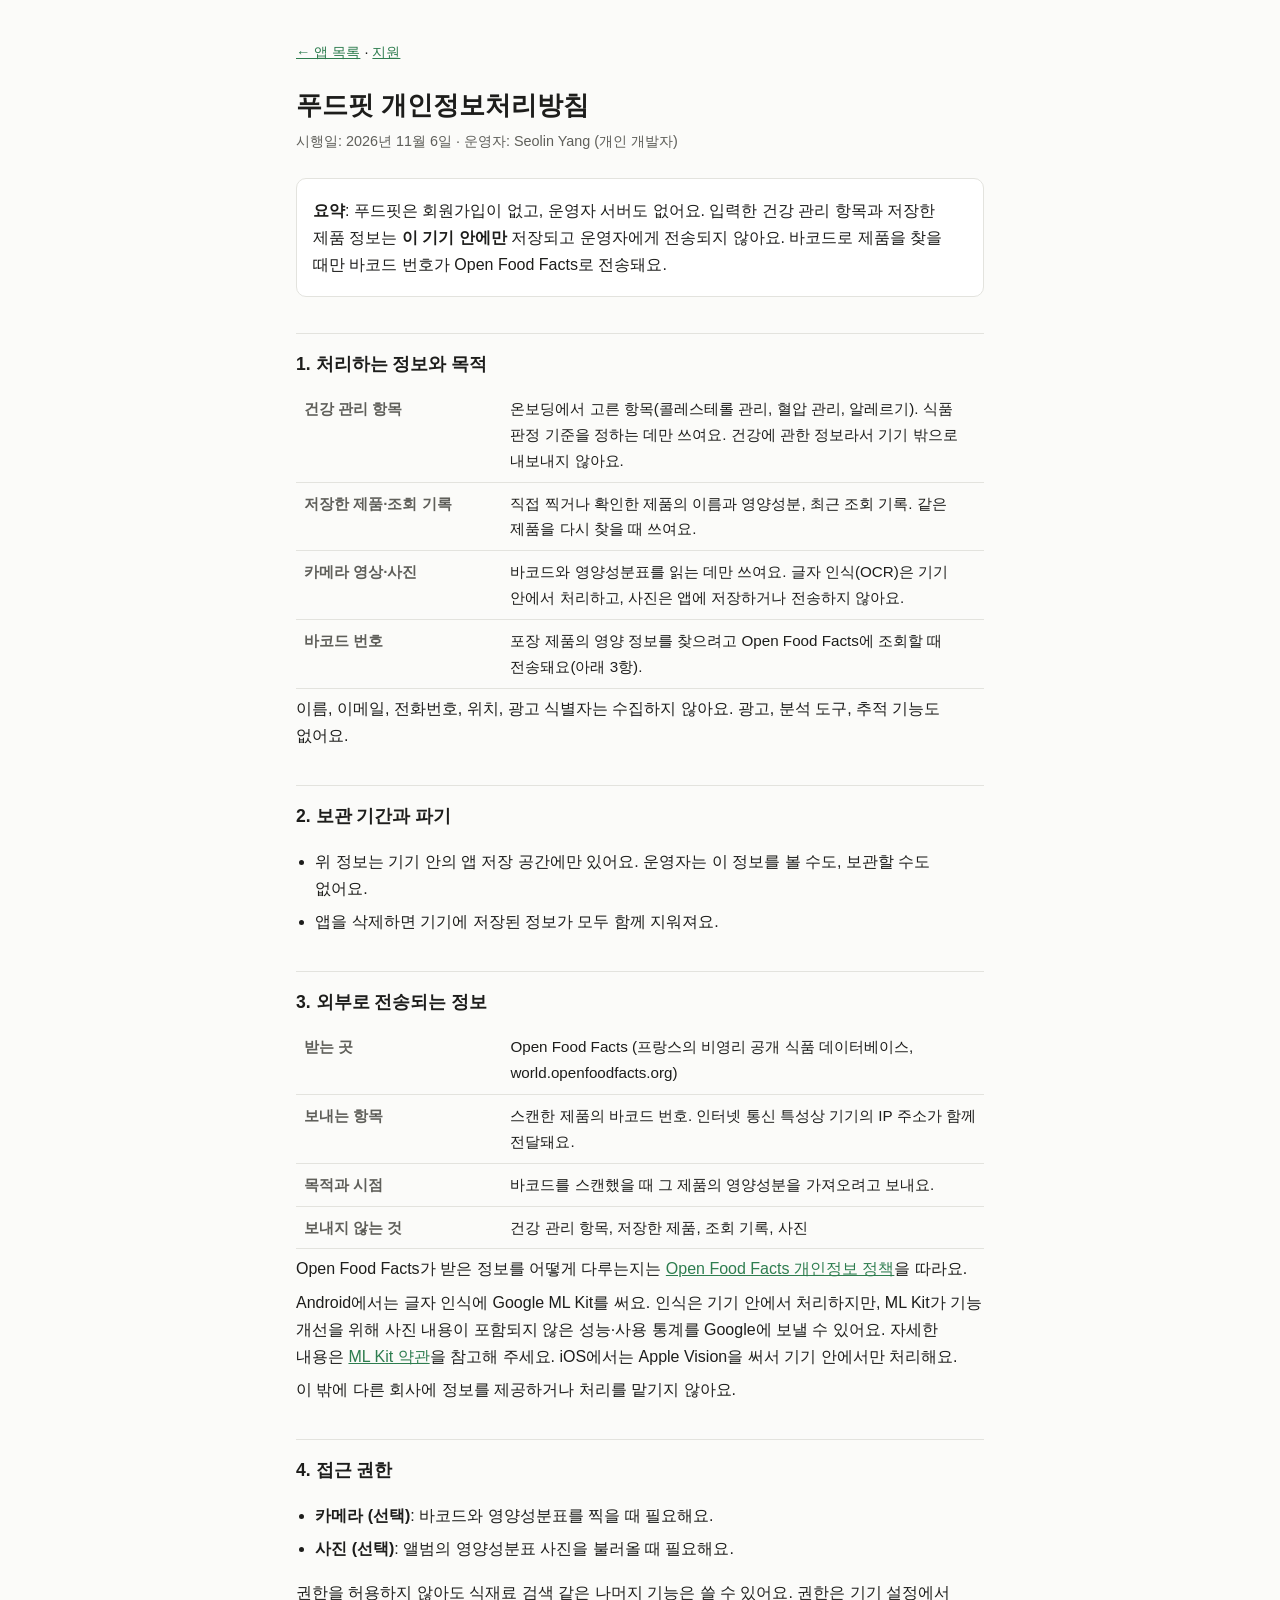
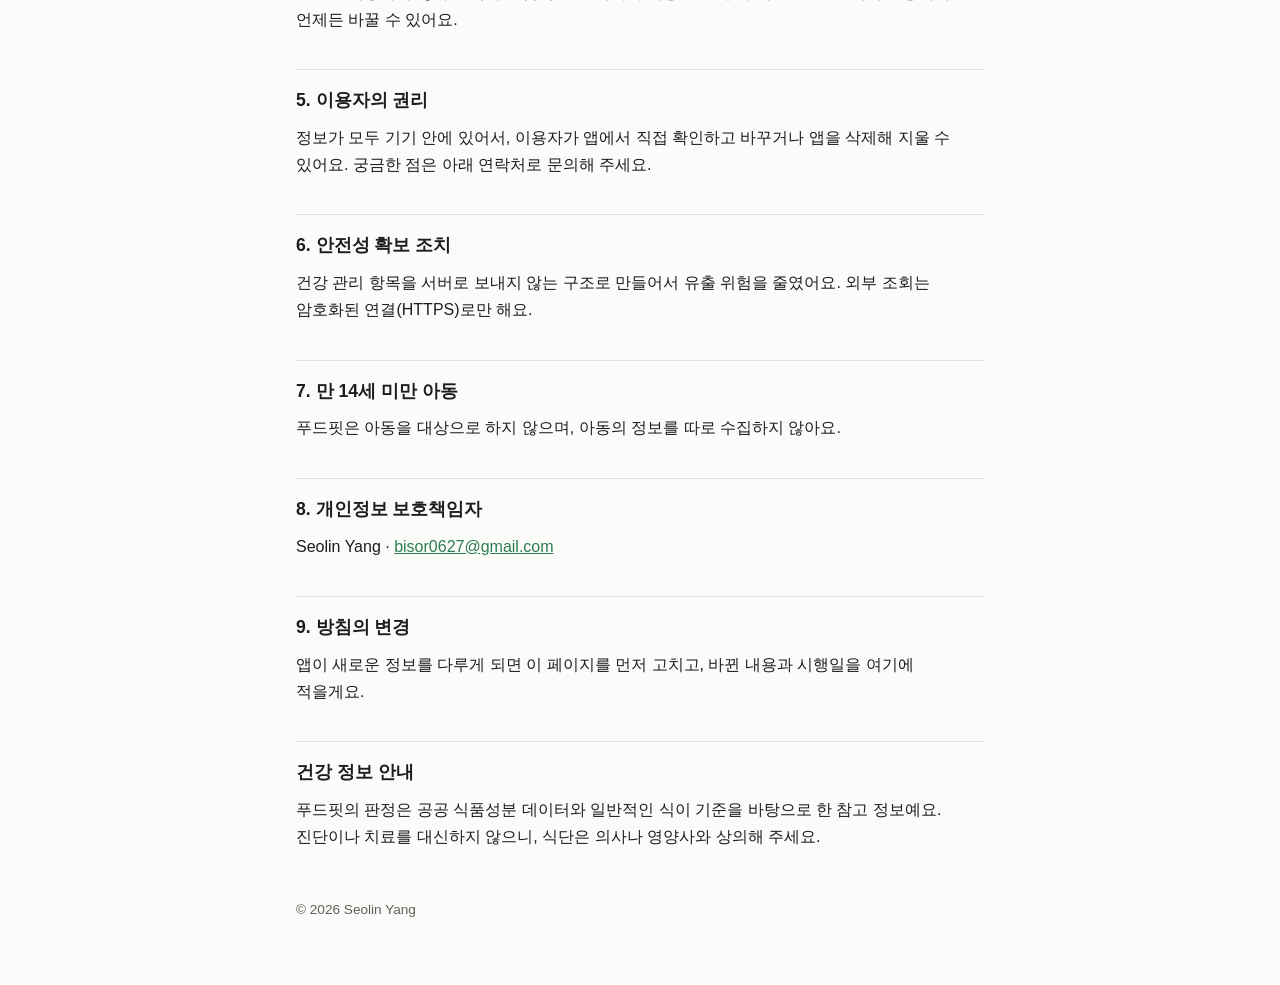
==== foodfit/privacy.html @ 2f4fd31b "Add privacy policy and support pages for foodfit and Stretch Clips" ====
<!doctype html>
<html lang="ko">
<head>
<meta charset="utf-8">
<meta name="viewport" content="width=device-width, initial-scale=1">
<title>푸드핏 개인정보처리방침</title>
<link rel="stylesheet" href="../assets/style.css">
</head>
<body>
<main>
<nav><a href="../">← 앱 목록</a> · <a href="support.html">지원</a></nav>
<h1>푸드핏 개인정보처리방침</h1>
<p class="meta">시행일: 2026년 11월 6일 · 운영자: Seolin Yang (개인 개발자)</p>

<div class="note">
  <p><strong>요약</strong>: 푸드핏은 회원가입이 없고, 운영자 서버도 없어요. 입력한 건강 관리 항목과 저장한 제품 정보는 <strong>이 기기 안에만</strong> 저장되고 운영자에게 전송되지 않아요. 바코드로 제품을 찾을 때만 바코드 번호가 Open Food Facts로 전송돼요.</p>
</div>

<h2>1. 처리하는 정보와 목적</h2>
<table>
  <tr><th>건강 관리 항목</th><td>온보딩에서 고른 항목(콜레스테롤 관리, 혈압 관리, 알레르기). 식품 판정 기준을 정하는 데만 쓰여요. 건강에 관한 정보라서 기기 밖으로 내보내지 않아요.</td></tr>
  <tr><th>저장한 제품·조회 기록</th><td>직접 찍거나 확인한 제품의 이름과 영양성분, 최근 조회 기록. 같은 제품을 다시 찾을 때 쓰여요.</td></tr>
  <tr><th>카메라 영상·사진</th><td>바코드와 영양성분표를 읽는 데만 쓰여요. 글자 인식(OCR)은 기기 안에서 처리하고, 사진은 앱에 저장하거나 전송하지 않아요.</td></tr>
  <tr><th>바코드 번호</th><td>포장 제품의 영양 정보를 찾으려고 Open Food Facts에 조회할 때 전송돼요(아래 3항).</td></tr>
</table>
<p>이름, 이메일, 전화번호, 위치, 광고 식별자는 수집하지 않아요. 광고, 분석 도구, 추적 기능도 없어요.</p>

<h2>2. 보관 기간과 파기</h2>
<ul>
  <li>위 정보는 기기 안의 앱 저장 공간에만 있어요. 운영자는 이 정보를 볼 수도, 보관할 수도 없어요.</li>
  <li>앱을 삭제하면 기기에 저장된 정보가 모두 함께 지워져요.</li>
</ul>

<h2>3. 외부로 전송되는 정보</h2>
<table>
  <tr><th>받는 곳</th><td>Open Food Facts (프랑스의 비영리 공개 식품 데이터베이스, world.openfoodfacts.org)</td></tr>
  <tr><th>보내는 항목</th><td>스캔한 제품의 바코드 번호. 인터넷 통신 특성상 기기의 IP 주소가 함께 전달돼요.</td></tr>
  <tr><th>목적과 시점</th><td>바코드를 스캔했을 때 그 제품의 영양성분을 가져오려고 보내요.</td></tr>
  <tr><th>보내지 않는 것</th><td>건강 관리 항목, 저장한 제품, 조회 기록, 사진</td></tr>
</table>
<p>Open Food Facts가 받은 정보를 어떻게 다루는지는 <a href="https://world.openfoodfacts.org/privacy">Open Food Facts 개인정보 정책</a>을 따라요.</p>
<p>Android에서는 글자 인식에 Google ML Kit를 써요. 인식은 기기 안에서 처리하지만, ML Kit가 기능 개선을 위해 사진 내용이 포함되지 않은 성능·사용 통계를 Google에 보낼 수 있어요. 자세한 내용은 <a href="https://developers.google.com/ml-kit/terms">ML Kit 약관</a>을 참고해 주세요. iOS에서는 Apple Vision을 써서 기기 안에서만 처리해요.</p>
<p>이 밖에 다른 회사에 정보를 제공하거나 처리를 맡기지 않아요.</p>

<h2>4. 접근 권한</h2>
<ul>
  <li><strong>카메라 (선택)</strong>: 바코드와 영양성분표를 찍을 때 필요해요.</li>
  <li><strong>사진 (선택)</strong>: 앨범의 영양성분표 사진을 불러올 때 필요해요.</li>
</ul>
<p>권한을 허용하지 않아도 식재료 검색 같은 나머지 기능은 쓸 수 있어요. 권한은 기기 설정에서 언제든 바꿀 수 있어요.</p>

<h2>5. 이용자의 권리</h2>
<p>정보가 모두 기기 안에 있어서, 이용자가 앱에서 직접 확인하고 바꾸거나 앱을 삭제해 지울 수 있어요. 궁금한 점은 아래 연락처로 문의해 주세요.</p>

<h2>6. 안전성 확보 조치</h2>
<p>건강 관리 항목을 서버로 보내지 않는 구조로 만들어서 유출 위험을 줄였어요. 외부 조회는 암호화된 연결(HTTPS)로만 해요.</p>

<h2>7. 만 14세 미만 아동</h2>
<p>푸드핏은 아동을 대상으로 하지 않으며, 아동의 정보를 따로 수집하지 않아요.</p>

<h2>8. 개인정보 보호책임자</h2>
<p>Seolin Yang · <a href="mailto:bisor0627@gmail.com">bisor0627@gmail.com</a></p>

<h2>9. 방침의 변경</h2>
<p>앱이 새로운 정보를 다루게 되면 이 페이지를 먼저 고치고, 바뀐 내용과 시행일을 여기에 적을게요.</p>

<h2>건강 정보 안내</h2>
<p>푸드핏의 판정은 공공 식품성분 데이터와 일반적인 식이 기준을 바탕으로 한 참고 정보예요. 진단이나 치료를 대신하지 않으니, 식단은 의사나 영양사와 상의해 주세요.</p>

<footer>© 2026 Seolin Yang</footer>
</main>
</body>
</html>
---- assets/style.css ----
:root {
  --bg: #fbfbf9; --fg: #1d1d1b; --muted: #5f5f5a; --line: #e3e3de; --accent: #2e7d4f; --card: #ffffff;
  color-scheme: light dark;
}
@media (prefers-color-scheme: dark) {
  :root { --bg: #151514; --fg: #ececea; --muted: #a3a39d; --line: #33332f; --accent: #7cc79a; --card: #1d1d1b; }
}
* { box-sizing: border-box; }
body {
  margin: 0; background: var(--bg); color: var(--fg);
  font: 16px/1.7 -apple-system, BlinkMacSystemFont, "Apple SD Gothic Neo", "Noto Sans KR", sans-serif;
  word-break: keep-all; overflow-wrap: break-word;
}
main { max-width: 720px; margin: 0 auto; padding: 40px 16px 64px; }
h1 { font-size: 1.6rem; line-height: 1.35; margin: 0 0 4px; }
h2 { font-size: 1.1rem; margin: 36px 0 8px; padding-top: 16px; border-top: 1px solid var(--line); }
p, li { margin: 6px 0; }
ul { padding-left: 1.2em; }
a { color: var(--accent); }
.meta { color: var(--muted); font-size: .9rem; margin-bottom: 24px; }
.note { background: var(--card); border: 1px solid var(--line); border-radius: 10px; padding: 12px 16px; }
table { width: 100%; border-collapse: collapse; font-size: .95rem; }
th, td { text-align: left; vertical-align: top; padding: 8px; border-bottom: 1px solid var(--line); }
th { width: 30%; color: var(--muted); font-weight: 600; }
nav { font-size: .9rem; margin-bottom: 24px; }
footer { margin-top: 48px; color: var(--muted); font-size: .85rem; }
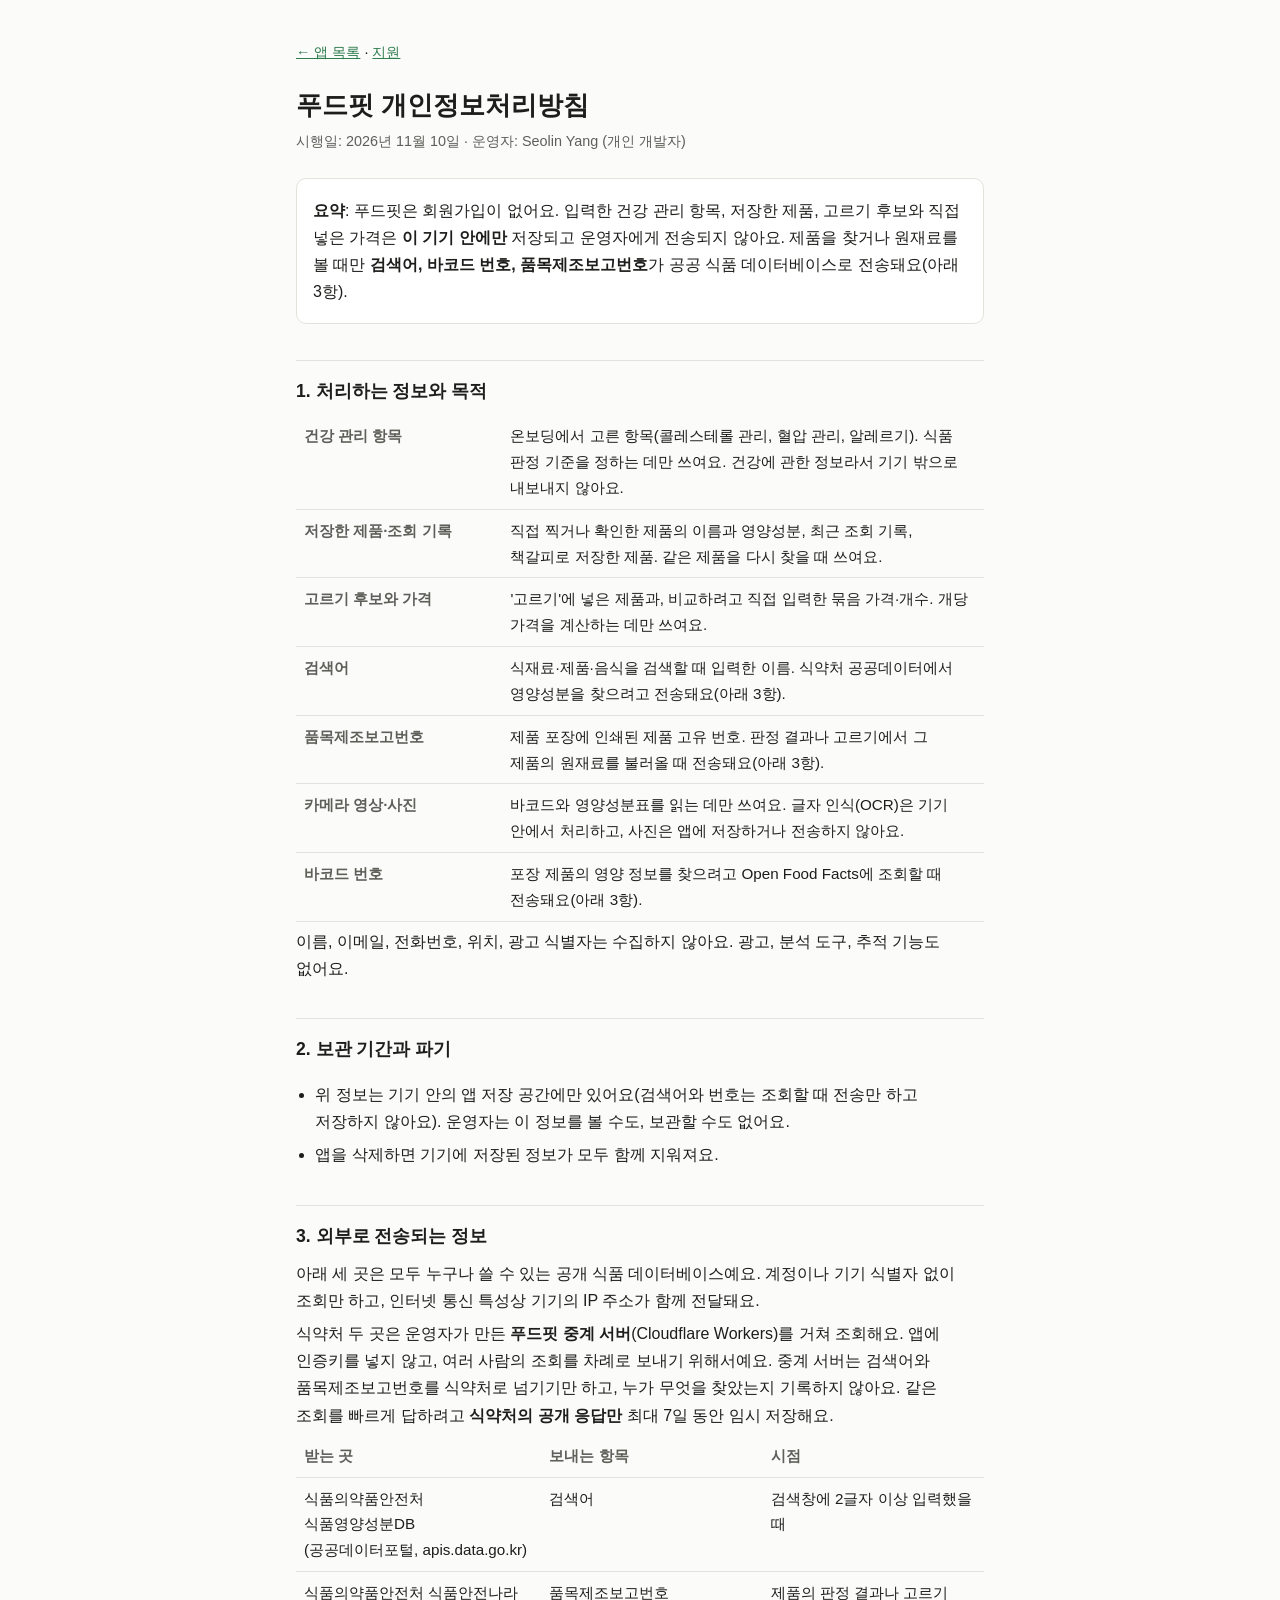
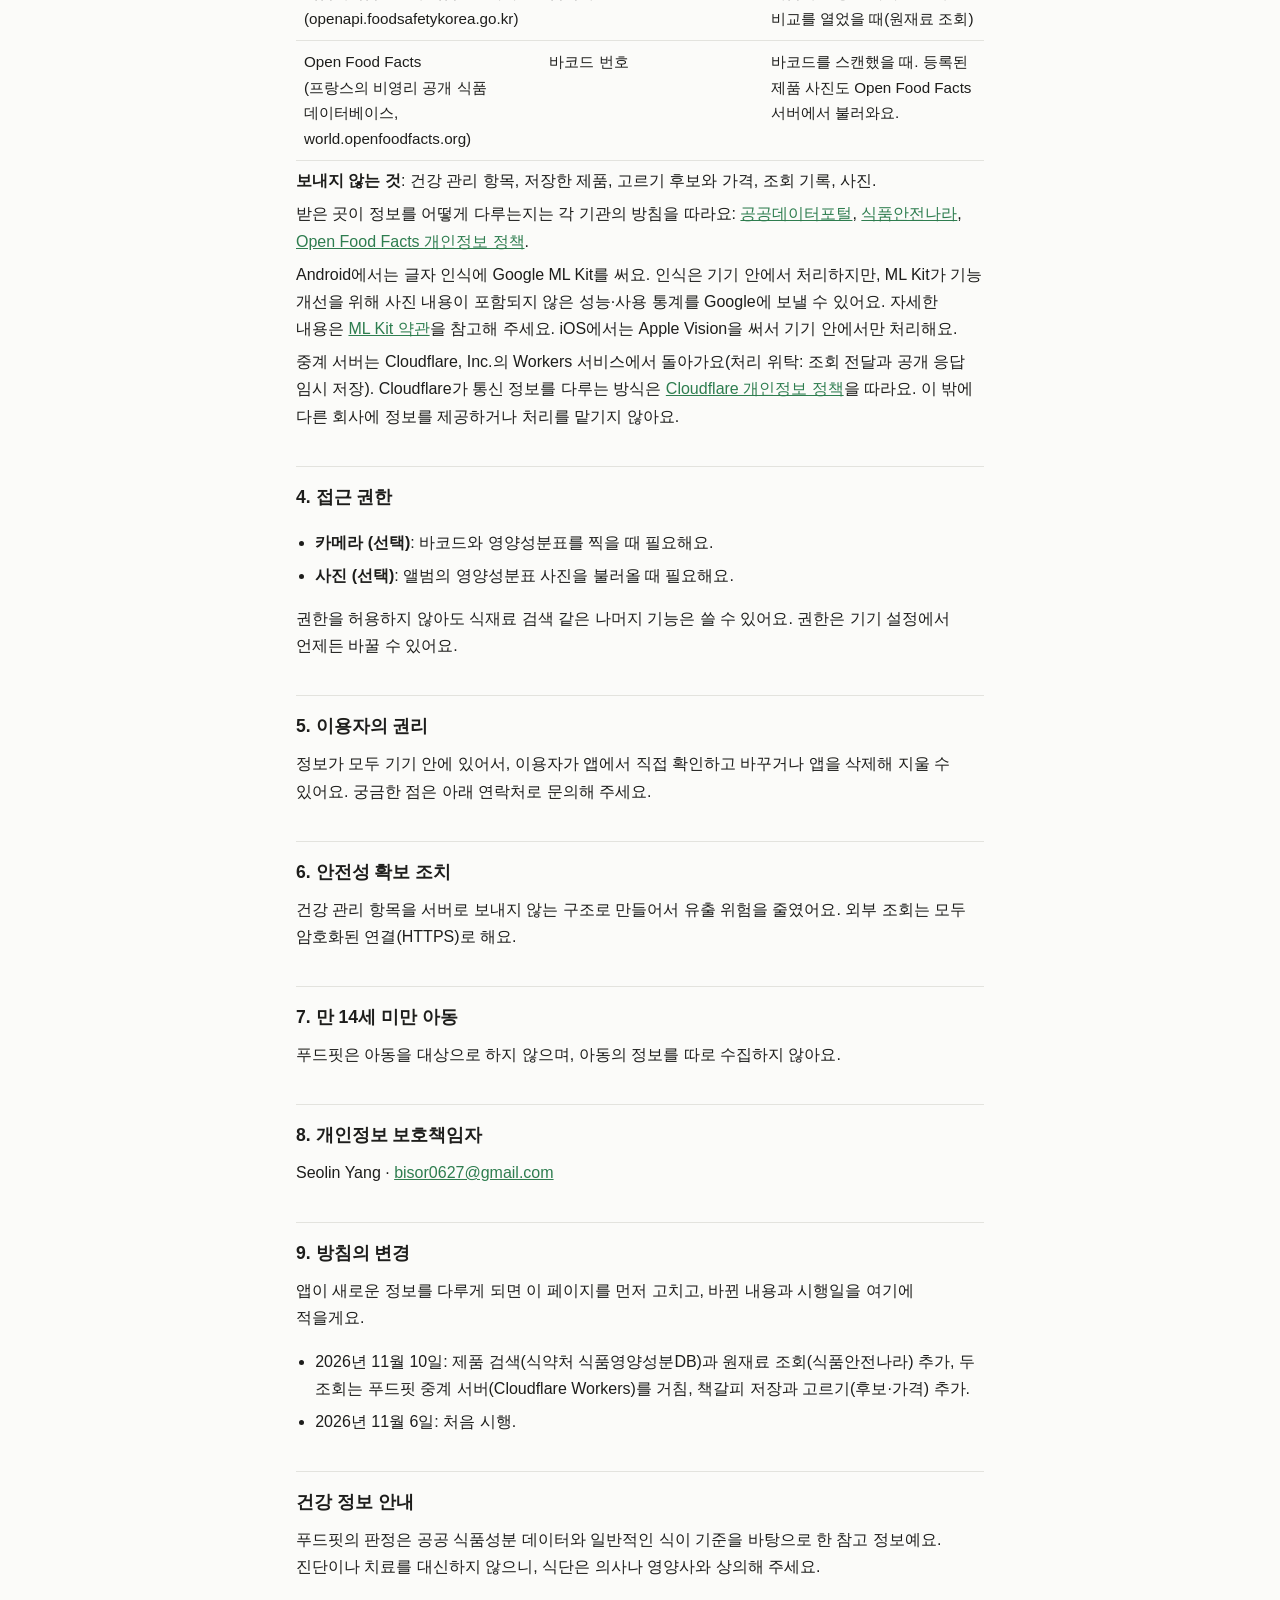
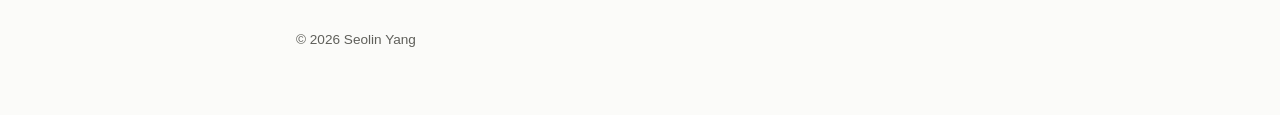
==== commit b61574ca: "FoodFit privacy: product search, ingredient lookup and the relay Search terms go to the MFDS nutriti" ====
--- a/foodfit/privacy.html
+++ b/foodfit/privacy.html
@@ -10,16 +10,19 @@
 <main>
 <nav><a href="../">← 앱 목록</a> · <a href="support.html">지원</a></nav>
 <h1>푸드핏 개인정보처리방침</h1>
-<p class="meta">시행일: 2026년 11월 6일 · 운영자: Seolin Yang (개인 개발자)</p>
+<p class="meta">시행일: 2026년 11월 10일 · 운영자: Seolin Yang (개인 개발자)</p>
 
 <div class="note">
-  <p><strong>요약</strong>: 푸드핏은 회원가입이 없고, 운영자 서버도 없어요. 입력한 건강 관리 항목과 저장한 제품 정보는 <strong>이 기기 안에만</strong> 저장되고 운영자에게 전송되지 않아요. 바코드로 제품을 찾을 때만 바코드 번호가 Open Food Facts로 전송돼요.</p>
+  <p><strong>요약</strong>: 푸드핏은 회원가입이 없어요. 입력한 건강 관리 항목, 저장한 제품, 고르기 후보와 직접 넣은 가격은 <strong>이 기기 안에만</strong> 저장되고 운영자에게 전송되지 않아요. 제품을 찾거나 원재료를 볼 때만 <strong>검색어, 바코드 번호, 품목제조보고번호</strong>가 공공 식품 데이터베이스로 전송돼요(아래 3항).</p>
 </div>
 
 <h2>1. 처리하는 정보와 목적</h2>
 <table>
   <tr><th>건강 관리 항목</th><td>온보딩에서 고른 항목(콜레스테롤 관리, 혈압 관리, 알레르기). 식품 판정 기준을 정하는 데만 쓰여요. 건강에 관한 정보라서 기기 밖으로 내보내지 않아요.</td></tr>
-  <tr><th>저장한 제품·조회 기록</th><td>직접 찍거나 확인한 제품의 이름과 영양성분, 최근 조회 기록. 같은 제품을 다시 찾을 때 쓰여요.</td></tr>
+  <tr><th>저장한 제품·조회 기록</th><td>직접 찍거나 확인한 제품의 이름과 영양성분, 최근 조회 기록, 책갈피로 저장한 제품. 같은 제품을 다시 찾을 때 쓰여요.</td></tr>
+  <tr><th>고르기 후보와 가격</th><td>'고르기'에 넣은 제품과, 비교하려고 직접 입력한 묶음 가격·개수. 개당 가격을 계산하는 데만 쓰여요.</td></tr>
+  <tr><th>검색어</th><td>식재료·제품·음식을 검색할 때 입력한 이름. 식약처 공공데이터에서 영양성분을 찾으려고 전송돼요(아래 3항).</td></tr>
+  <tr><th>품목제조보고번호</th><td>제품 포장에 인쇄된 제품 고유 번호. 판정 결과나 고르기에서 그 제품의 원재료를 불러올 때 전송돼요(아래 3항).</td></tr>
   <tr><th>카메라 영상·사진</th><td>바코드와 영양성분표를 읽는 데만 쓰여요. 글자 인식(OCR)은 기기 안에서 처리하고, 사진은 앱에 저장하거나 전송하지 않아요.</td></tr>
   <tr><th>바코드 번호</th><td>포장 제품의 영양 정보를 찾으려고 Open Food Facts에 조회할 때 전송돼요(아래 3항).</td></tr>
 </table>
@@ -27,20 +30,23 @@
 
 <h2>2. 보관 기간과 파기</h2>
 <ul>
-  <li>위 정보는 기기 안의 앱 저장 공간에만 있어요. 운영자는 이 정보를 볼 수도, 보관할 수도 없어요.</li>
+  <li>위 정보는 기기 안의 앱 저장 공간에만 있어요(검색어와 번호는 조회할 때 전송만 하고 저장하지 않아요). 운영자는 이 정보를 볼 수도, 보관할 수도 없어요.</li>
   <li>앱을 삭제하면 기기에 저장된 정보가 모두 함께 지워져요.</li>
 </ul>
 
 <h2>3. 외부로 전송되는 정보</h2>
+<p>아래 세 곳은 모두 누구나 쓸 수 있는 공개 식품 데이터베이스예요. 계정이나 기기 식별자 없이 조회만 하고, 인터넷 통신 특성상 기기의 IP 주소가 함께 전달돼요.</p>
+<p>식약처 두 곳은 운영자가 만든 <strong>푸드핏 중계 서버</strong>(Cloudflare Workers)를 거쳐 조회해요. 앱에 인증키를 넣지 않고, 여러 사람의 조회를 차례로 보내기 위해서예요. 중계 서버는 검색어와 품목제조보고번호를 식약처로 넘기기만 하고, 누가 무엇을 찾았는지 기록하지 않아요. 같은 조회를 빠르게 답하려고 <strong>식약처의 공개 응답만</strong> 최대 7일 동안 임시 저장해요.</p>
 <table>
-  <tr><th>받는 곳</th><td>Open Food Facts (프랑스의 비영리 공개 식품 데이터베이스, world.openfoodfacts.org)</td></tr>
-  <tr><th>보내는 항목</th><td>스캔한 제품의 바코드 번호. 인터넷 통신 특성상 기기의 IP 주소가 함께 전달돼요.</td></tr>
-  <tr><th>목적과 시점</th><td>바코드를 스캔했을 때 그 제품의 영양성분을 가져오려고 보내요.</td></tr>
-  <tr><th>보내지 않는 것</th><td>건강 관리 항목, 저장한 제품, 조회 기록, 사진</td></tr>
+  <tr><th>받는 곳</th><th>보내는 항목</th><th>시점</th></tr>
+  <tr><td>식품의약품안전처 식품영양성분DB<br>(공공데이터포털, apis.data.go.kr)</td><td>검색어</td><td>검색창에 2글자 이상 입력했을 때</td></tr>
+  <tr><td>식품의약품안전처 식품안전나라<br>(openapi.foodsafetykorea.go.kr)</td><td>품목제조보고번호</td><td>제품의 판정 결과나 고르기 비교를 열었을 때(원재료 조회)</td></tr>
+  <tr><td>Open Food Facts<br>(프랑스의 비영리 공개 식품 데이터베이스, world.openfoodfacts.org)</td><td>바코드 번호</td><td>바코드를 스캔했을 때. 등록된 제품 사진도 Open Food Facts 서버에서 불러와요.</td></tr>
 </table>
-<p>Open Food Facts가 받은 정보를 어떻게 다루는지는 <a href="https://world.openfoodfacts.org/privacy">Open Food Facts 개인정보 정책</a>을 따라요.</p>
+<p><strong>보내지 않는 것</strong>: 건강 관리 항목, 저장한 제품, 고르기 후보와 가격, 조회 기록, 사진.</p>
+<p>받은 곳이 정보를 어떻게 다루는지는 각 기관의 방침을 따라요: <a href="https://www.data.go.kr">공공데이터포털</a>, <a href="https://www.foodsafetykorea.go.kr">식품안전나라</a>, <a href="https://world.openfoodfacts.org/privacy">Open Food Facts 개인정보 정책</a>.</p>
 <p>Android에서는 글자 인식에 Google ML Kit를 써요. 인식은 기기 안에서 처리하지만, ML Kit가 기능 개선을 위해 사진 내용이 포함되지 않은 성능·사용 통계를 Google에 보낼 수 있어요. 자세한 내용은 <a href="https://developers.google.com/ml-kit/terms">ML Kit 약관</a>을 참고해 주세요. iOS에서는 Apple Vision을 써서 기기 안에서만 처리해요.</p>
-<p>이 밖에 다른 회사에 정보를 제공하거나 처리를 맡기지 않아요.</p>
+<p>중계 서버는 Cloudflare, Inc.의 Workers 서비스에서 돌아가요(처리 위탁: 조회 전달과 공개 응답 임시 저장). Cloudflare가 통신 정보를 다루는 방식은 <a href="https://www.cloudflare.com/privacypolicy/">Cloudflare 개인정보 정책</a>을 따라요. 이 밖에 다른 회사에 정보를 제공하거나 처리를 맡기지 않아요.</p>
 
 <h2>4. 접근 권한</h2>
 <ul>
@@ -53,7 +59,7 @@
 <p>정보가 모두 기기 안에 있어서, 이용자가 앱에서 직접 확인하고 바꾸거나 앱을 삭제해 지울 수 있어요. 궁금한 점은 아래 연락처로 문의해 주세요.</p>
 
 <h2>6. 안전성 확보 조치</h2>
-<p>건강 관리 항목을 서버로 보내지 않는 구조로 만들어서 유출 위험을 줄였어요. 외부 조회는 암호화된 연결(HTTPS)로만 해요.</p>
+<p>건강 관리 항목을 서버로 보내지 않는 구조로 만들어서 유출 위험을 줄였어요. 외부 조회는 모두 암호화된 연결(HTTPS)로 해요.</p>
 
 <h2>7. 만 14세 미만 아동</h2>
 <p>푸드핏은 아동을 대상으로 하지 않으며, 아동의 정보를 따로 수집하지 않아요.</p>
@@ -63,6 +69,10 @@
 
 <h2>9. 방침의 변경</h2>
 <p>앱이 새로운 정보를 다루게 되면 이 페이지를 먼저 고치고, 바뀐 내용과 시행일을 여기에 적을게요.</p>
+<ul>
+  <li>2026년 11월 10일: 제품 검색(식약처 식품영양성분DB)과 원재료 조회(식품안전나라) 추가, 두 조회는 푸드핏 중계 서버(Cloudflare Workers)를 거침, 책갈피 저장과 고르기(후보·가격) 추가.</li>
+  <li>2026년 11월 6일: 처음 시행.</li>
+</ul>
 
 <h2>건강 정보 안내</h2>
 <p>푸드핏의 판정은 공공 식품성분 데이터와 일반적인 식이 기준을 바탕으로 한 참고 정보예요. 진단이나 치료를 대신하지 않으니, 식단은 의사나 영양사와 상의해 주세요.</p>
